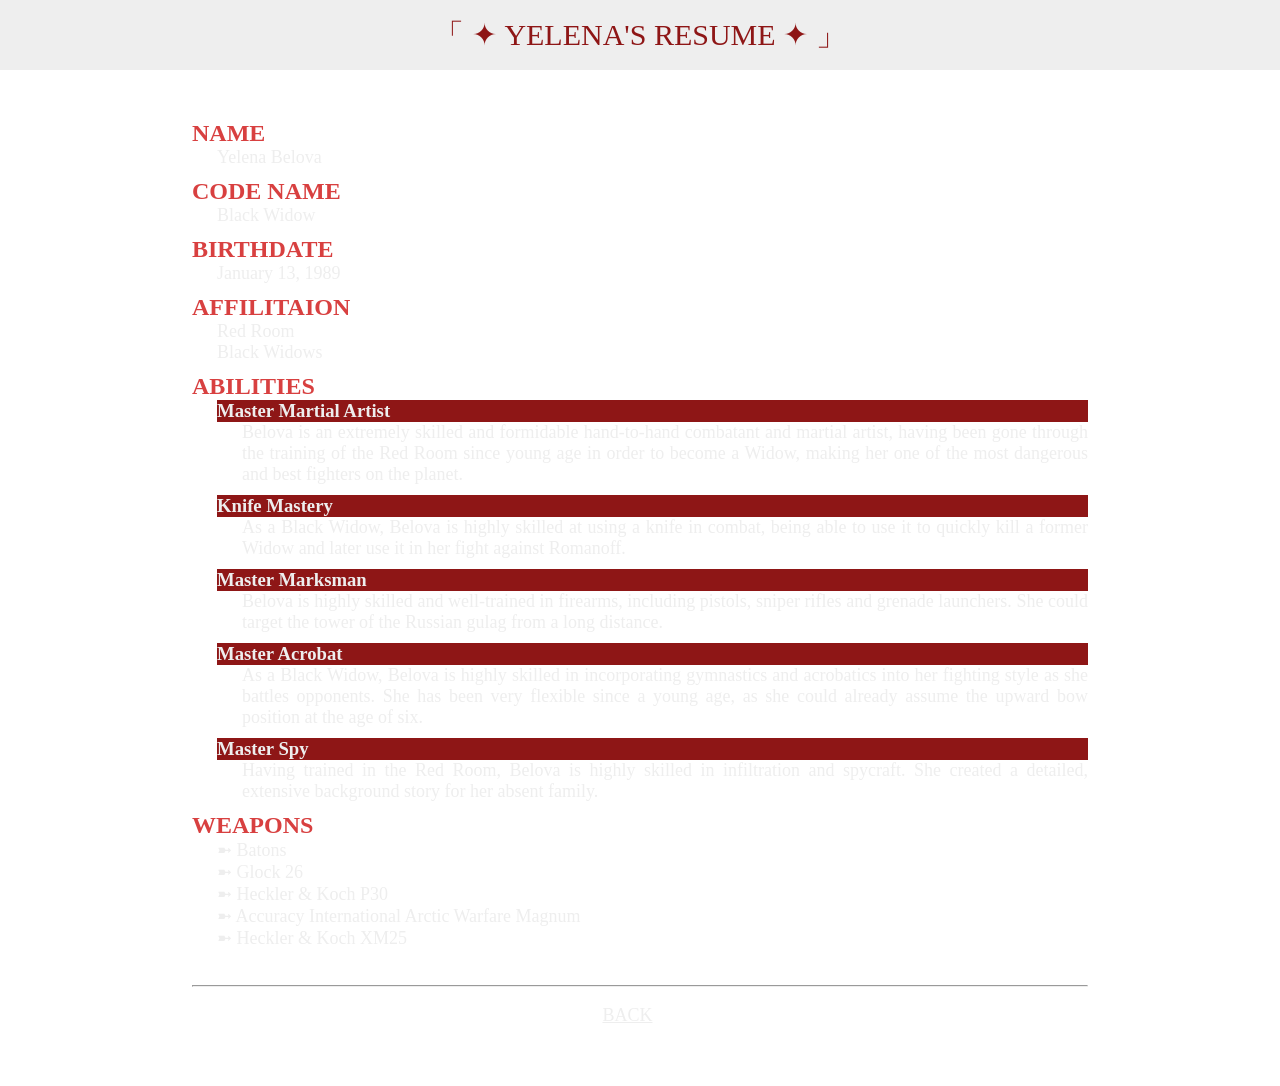
==== aboutme.html @ e8ad7eab "Initial commit" ====
<!DOCTYPE html>
<html>
    <title>
        Yelena - Resume
    </title>

    <head>
        <style>
            @font-face {
                font-family: 'Lexend';
                src: url('Lexend.ttf') format('truetype');
            }

            * {
                margin: 0;
                padding: 0;
                font-family: 'Lexend';
            }
            
            body {
                background-image: url('bg.png');
                background-size: cover;
                background-position: center;
                background-repeat: no-repeat;
                background-attachment: fixed;

                min-height: 100vh;
            }

            .rectangle-bar {
                font-size: 30px;
                height: 60px;
                padding: 5px;

                background-color: #EEEEEE;
                border: none;
                display: flex;
                justify-content: center;
                align-items: center;
                color: #8E1616;
            }

            #content {
                width: 70%;
                padding: 20px 30px 40px;
                text-align: justify;
                margin: 20px auto;
                border-radius: 15px;
            }

            .abilities {
                margin-left: 50px;
                margin-bottom: 10px;
            }

            p {
                margin-left: 25px;
                font-size: 18px;
                color: #EEEEEE;
            }

            h2 {
                margin-top: 10px;
                color: #D84040;
            }

            h3 {
                background-color: #8E1616;
                color: #EEEEEE;
                margin-left: 25px;
            }
        </style>
    </head>

    <body>

        <div class="rectangle-bar">
            「 ✦  YELENA'S RESUME ✦ 」
        </div>

        <div id="content">
            <div id="basicinfo">
                <h2> NAME </h2>
                    <p> Yelena Belova </p>

                <h2> CODE NAME </h2>
                    <p> Black Widow </p>

                <h2> BIRTHDATE </h2> 
                    <p> January 13, 1989 </p>

                <h2> AFFILITAION </h2>
                    <p> Red Room </p>
                    <p> Black Widows </p>
            </div>

            <h2> ABILITIES </h2>
                <h3> Master Martial Artist </h3>
                    <p class="abilities"> 
                        Belova is an extremely skilled and formidable hand-to-hand combatant and martial artist, 
                        having been gone through the training of the Red Room since young age in order to become a Widow, making her one of 
                        the most dangerous and best fighters on the planet. 
                    </p>

                <h3> Knife Mastery </h3>
                    <p class="abilities"> 
                        As a Black Widow, Belova is highly skilled at using a knife in combat, being able to use it to quickly 
                        kill a former Widow and later use it in her fight against Romanoff. 
                    </p>

                
                <h3> Master Marksman </h3>
                    <p class="abilities"> 
                        Belova is highly skilled and well-trained in firearms, including pistols, sniper rifles and grenade launchers. 
                        She could target the tower of the Russian gulag from a long distance.
                    </p>

                
                <h3> Master Acrobat </h3> 
                    <p class="abilities"> 
                        As a Black Widow, Belova is highly skilled in incorporating gymnastics and acrobatics into her fighting style as she battles 
                        opponents. She has been very flexible since a young age, as she could already assume the upward bow position at the age of six.
                    </p>

                
                <h3> Master Spy </h3> 
                    <p class="abilities"> 
                        Having trained in the Red Room, Belova is highly skilled in infiltration and spycraft. She created a detailed, 
                        extensive background story for her absent family.
                    </p>

            <h2> WEAPONS </h2>
                <p> ➼ Batons </p>
                <p> ➼ Glock 26 </p>
                <p> ➼ Heckler & Koch P30 </p>
                <p> ➼ Accuracy International Arctic Warfare Magnum </p>
                <p> ➼ Heckler & Koch XM25 </p>

            <br> <br> <hr> <br> 
            <p style="text-align: center; margin-left: -25px;"> <a href="index.html" style="color: #EEEEEE;"> BACK </a> </p>
        </div>

    </body>
</html>
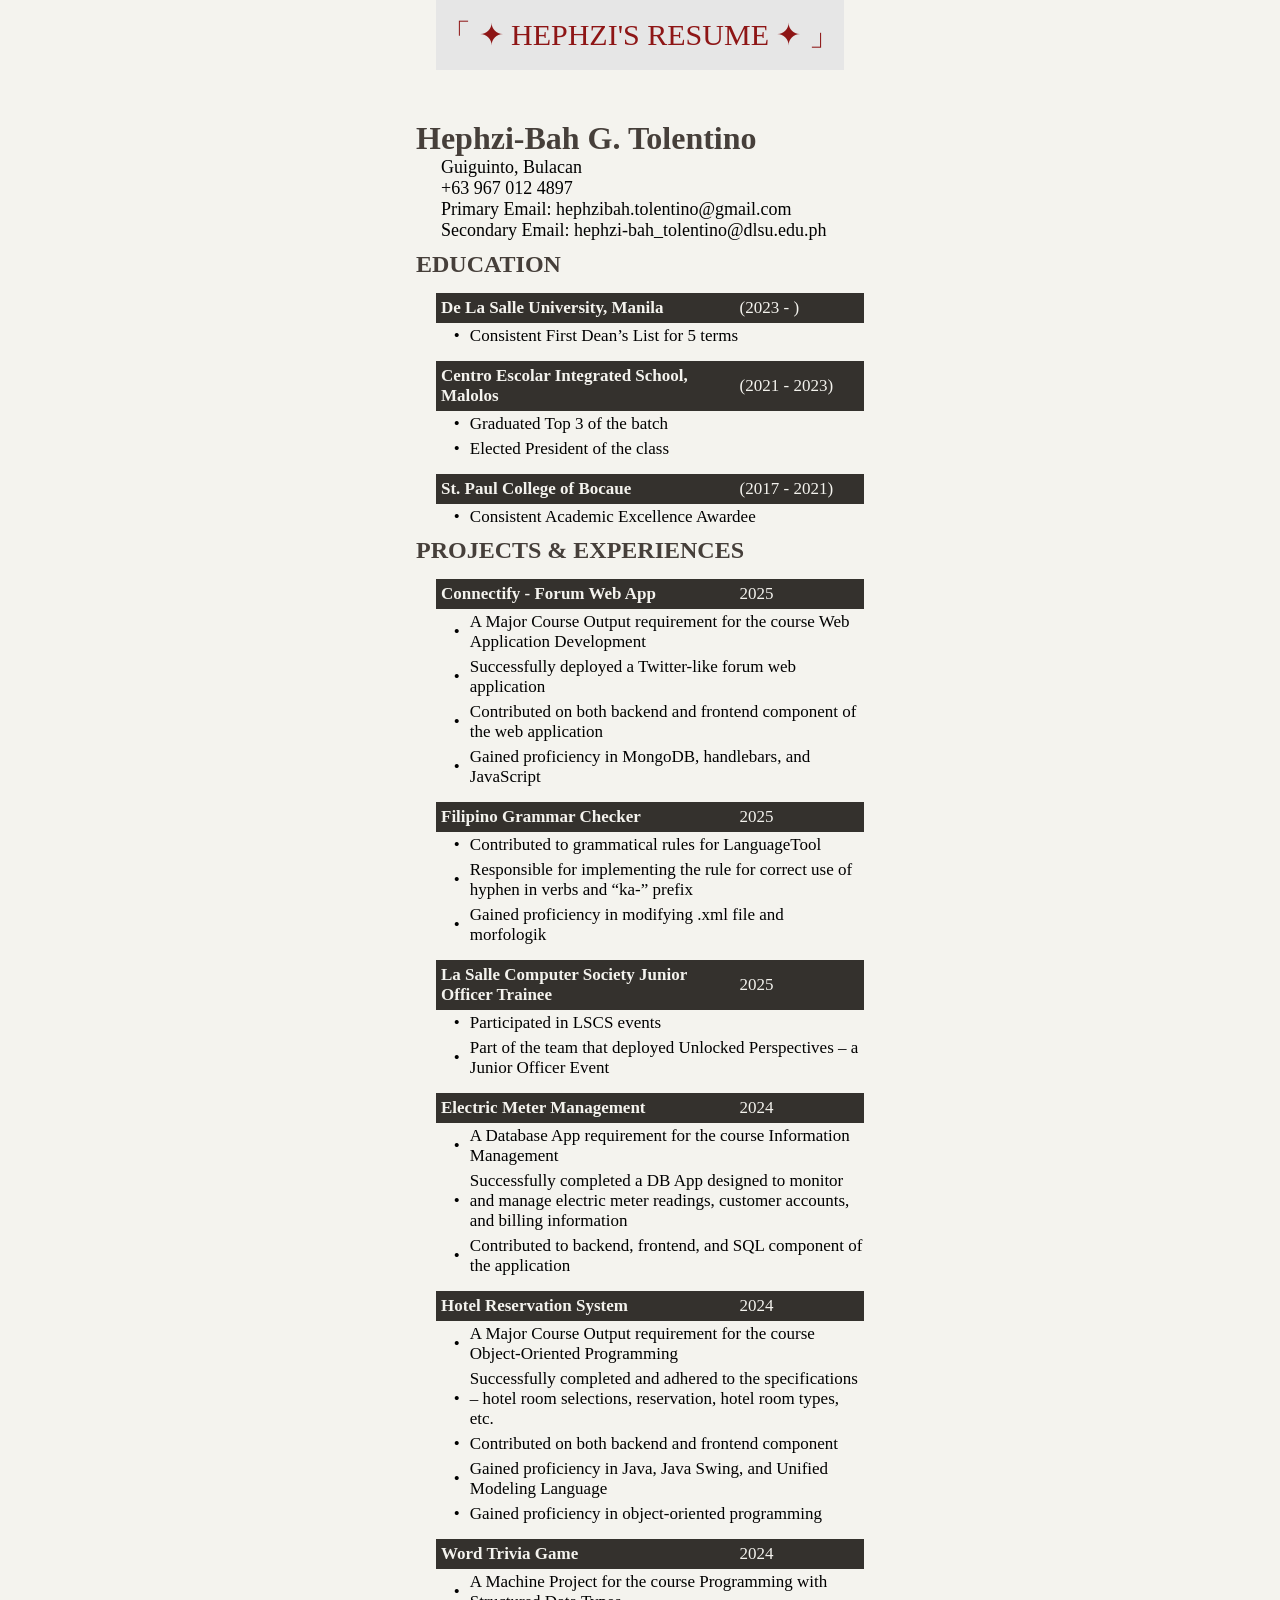
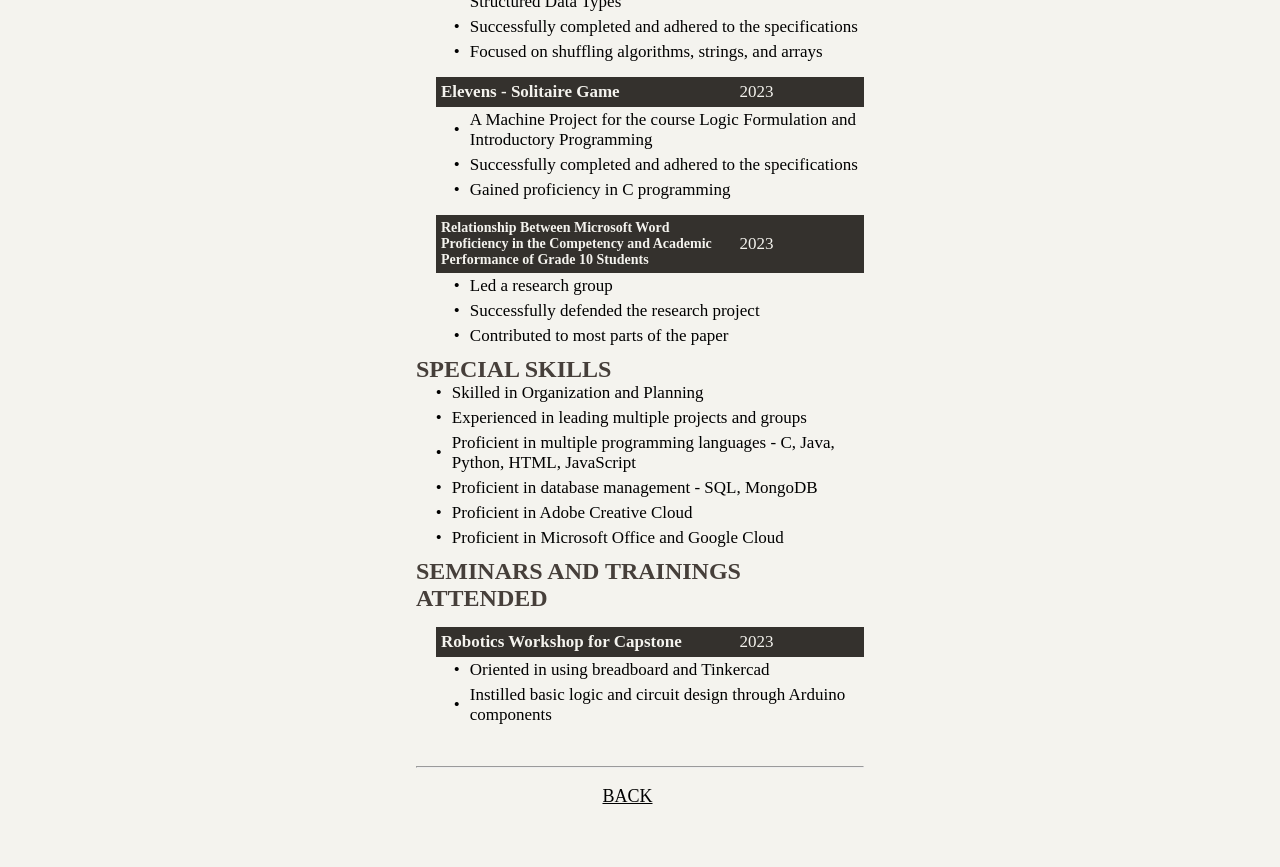
==== commit 3a2587d0: "Major change" ====
--- a/aboutme.html
+++ b/aboutme.html
@@ -12,19 +12,23 @@
             }
 
             * {
-                margin: 0;
+                margin: auto;
                 padding: 0;
                 font-family: 'Lexend';
             }
             
             body {
-                background-image: url('bg.png');
-                background-size: cover;
-                background-position: center;
-                background-repeat: no-repeat;
-                background-attachment: fixed;
-
                 min-height: 100vh;
+                background-color: #f4f3ee;
+            }
+
+            .main {
+                max-width: 50%;
+
+                display: flex;
+                justify-content: center;
+                align-items: center;
+                flex-direction: column;
             }
 
             .rectangle-bar {
@@ -32,7 +36,7 @@
                 height: 60px;
                 padding: 5px;
 
-                background-color: #EEEEEE;
+                background-color: #e6e6e6;
                 border: none;
                 display: flex;
                 justify-content: center;
@@ -43,101 +47,471 @@
             #content {
                 width: 70%;
                 padding: 20px 30px 40px;
-                text-align: justify;
+                text-align: left;
                 margin: 20px auto;
                 border-radius: 15px;
             }
 
             .abilities {
                 margin-left: 50px;
-                margin-bottom: 10px;
             }
 
             p {
                 margin-left: 25px;
                 font-size: 18px;
-                color: #EEEEEE;
-            }
-
-            h2 {
+            }
+
+            h2, h1 {
                 margin-top: 10px;
-                color: #D84040;
-            }
-
-            h3 {
+                color: #463f3a;
+            }
+
+            /*h3 {
                 background-color: #8E1616;
                 color: #EEEEEE;
                 margin-left: 25px;
+                padding: 0px 10px;
+
+                margin-top: 10px;
+            }*/
+
+            .subtitle {
+                background-color: #34312d;
+                color: #f4f3ee;
+                margin-left: 20px;
+                padding: 5px;
+
+                display: flex;
+                justify-content: space-between;
+                flex-direction: row;
+
+                margin-top: 15px;
+                margin-bottom: 3px;
+                font-size: 17px;
+            }
+
+            .left {
+                width: 250%;
+
+                display: flex;
+                text-align: left;
+                justify-content: left;
+
+                font-weight: bold;
+            }
+
+            .right {
+                width: 100%;
+
+                display: flex;
+                justify-content: left;
+            }
+
+            .desc-row, .desc-row-v2 {
+                display: flex;
+                justify-content: space-between;
+                align-items: flex-start;
+                flex-direction: row;
+
+                height: auto;
+                margin-bottom: 5px;
+                font-size: 17px;
+            }
+
+            .bullet {
+                width: 10%;
+
+                display: flex;
+                justify-content: right;
+            }
+
+            .desc-text {
+                width: 90%;
+
+                display: flex;
+                justify-content: left;
+                margin-left: 10px;
+            }
+
+            .desc-row-v2 {
+                margin-left: -20px;
             }
         </style>
     </head>
 
     <body>
-
-        <div class="rectangle-bar">
-            「 ✦  YELENA'S RESUME ✦ 」
-        </div>
-
-        <div id="content">
-            <div id="basicinfo">
-                <h2> NAME </h2>
-                    <p> Yelena Belova </p>
-
-                <h2> CODE NAME </h2>
-                    <p> Black Widow </p>
-
-                <h2> BIRTHDATE </h2> 
-                    <p> January 13, 1989 </p>
-
-                <h2> AFFILITAION </h2>
-                    <p> Red Room </p>
-                    <p> Black Widows </p>
+        <div class="main">
+            <div class="rectangle-bar">
+                「 ✦  HEPHZI'S RESUME ✦ 」
             </div>
 
-            <h2> ABILITIES </h2>
-                <h3> Master Martial Artist </h3>
-                    <p class="abilities"> 
-                        Belova is an extremely skilled and formidable hand-to-hand combatant and martial artist, 
-                        having been gone through the training of the Red Room since young age in order to become a Widow, making her one of 
-                        the most dangerous and best fighters on the planet. 
-                    </p>
-
-                <h3> Knife Mastery </h3>
-                    <p class="abilities"> 
-                        As a Black Widow, Belova is highly skilled at using a knife in combat, being able to use it to quickly 
-                        kill a former Widow and later use it in her fight against Romanoff. 
-                    </p>
-
-                
-                <h3> Master Marksman </h3>
-                    <p class="abilities"> 
-                        Belova is highly skilled and well-trained in firearms, including pistols, sniper rifles and grenade launchers. 
-                        She could target the tower of the Russian gulag from a long distance.
-                    </p>
-
-                
-                <h3> Master Acrobat </h3> 
-                    <p class="abilities"> 
-                        As a Black Widow, Belova is highly skilled in incorporating gymnastics and acrobatics into her fighting style as she battles 
-                        opponents. She has been very flexible since a young age, as she could already assume the upward bow position at the age of six.
-                    </p>
-
-                
-                <h3> Master Spy </h3> 
-                    <p class="abilities"> 
-                        Having trained in the Red Room, Belova is highly skilled in infiltration and spycraft. She created a detailed, 
-                        extensive background story for her absent family.
-                    </p>
-
-            <h2> WEAPONS </h2>
-                <p> ➼ Batons </p>
-                <p> ➼ Glock 26 </p>
-                <p> ➼ Heckler & Koch P30 </p>
-                <p> ➼ Accuracy International Arctic Warfare Magnum </p>
-                <p> ➼ Heckler & Koch XM25 </p>
-
-            <br> <br> <hr> <br> 
-            <p style="text-align: center; margin-left: -25px;"> <a href="index.html" style="color: #EEEEEE;"> BACK </a> </p>
+            <div id="content">
+                <div id="basicinfo">
+                    <h1> Hephzi-Bah G. Tolentino </h1>
+                    <div id="contact-det">
+                        <p> Guiguinto, Bulacan </p>
+                        <p> +63 967 012 4897 </p>
+                        <p> Primary Email: hephzibah.tolentino@gmail.com</p>
+                        <p> Secondary Email: hephzi-bah_tolentino@dlsu.edu.ph</p>
+                    </div>
+                </div>
+
+                <h2> EDUCATION </h2>
+                    <div class="subtitle">
+                        <div class="left">
+                            De La Salle University, Manila
+                        </div>
+
+                        <div class="right">
+                            (2023 - )
+                        </div>
+                    </div>
+                    <div class="desc-row">
+                        <div class="bullet">•</div>
+                        <div class="desc-text">
+                            Consistent First Dean’s List for 5 terms
+                        </div>
+                    </div>
+
+                    <div class="subtitle">
+                        <div class="left">
+                            Centro Escolar Integrated School, Malolos
+                        </div>
+
+                        <div class="right">
+                            (2021 - 2023)
+                        </div>
+                    </div>
+                    <div class="desc-row">
+                        <div class="bullet">•</div>
+                        <div class="desc-text">
+                            Graduated Top 3 of the batch
+                        </div>
+                    </div>
+                    <div class="desc-row">
+                        <div class="bullet">•</div>
+                        <div class="desc-text">
+                            Elected President of the class
+                        </div>
+                    </div>
+
+                    <div class="subtitle">
+                        <div class="left">
+                            St. Paul College of Bocaue
+                        </div>
+
+                        <div class="right">
+                            (2017 - 2021)
+                        </div>
+                    </div>
+                    <div class="desc-row">
+                        <div class="bullet">•</div>
+                        <div class="desc-text">
+                            Consistent Academic Excellence Awardee
+                        </div>
+                    </div>
+
+                <h2> PROJECTS & EXPERIENCES </h2>
+                    <div class="subtitle">
+                        <div class="left">
+                            Connectify - Forum Web App
+                        </div>
+
+                        <div class="right">
+                            2025
+                        </div>
+                    </div>
+                    <div class="desc-row">
+                        <div class="bullet">•</div>
+                        <div class="desc-text">
+                            A Major Course Output requirement for the course Web Application Development
+                        </div>
+                    </div>
+                    <div class="desc-row">
+                        <div class="bullet">•</div>
+                        <div class="desc-text">
+                            Successfully deployed a Twitter-like forum web application
+                        </div>
+                    </div>
+                    <div class="desc-row">
+                        <div class="bullet">•</div>
+                        <div class="desc-text">
+                            Contributed on both backend and frontend component of the web application
+                        </div>
+                    </div>
+                    <div class="desc-row">
+                        <div class="bullet">•</div>
+                        <div class="desc-text">
+                            Gained proficiency in MongoDB, handlebars, and JavaScript
+                        </div>
+                    </div>
+
+                    <div class="subtitle">
+                        <div class="left">
+                            Filipino Grammar Checker
+                        </div>
+
+                        <div class="right">
+                            2025
+                        </div>
+                    </div>
+                    <div class="desc-row">
+                        <div class="bullet">•</div>
+                        <div class="desc-text">
+                            Contributed to grammatical rules for LanguageTool
+                        </div>
+                    </div>
+                    <div class="desc-row">
+                        <div class="bullet">•</div>
+                        <div class="desc-text">
+                            Responsible for implementing the rule for correct use of hyphen in verbs and “ka-” prefix
+                        </div>
+                    </div>
+                    <div class="desc-row">
+                        <div class="bullet">•</div>
+                        <div class="desc-text">
+                            Gained proficiency in modifying .xml file and morfologik
+                        </div>
+                    </div>
+
+                    <div class="subtitle">
+                        <div class="left">
+                            La Salle Computer Society Junior Officer Trainee
+                        </div>
+
+                        <div class="right">
+                            2025
+                        </div>
+                    </div>
+                    <div class="desc-row">
+                        <div class="bullet">•</div>
+                        <div class="desc-text">
+                            Participated in LSCS events
+                        </div>
+                    </div>
+                    <div class="desc-row">
+                        <div class="bullet">•</div>
+                        <div class="desc-text">
+                            Part of the team that deployed Unlocked Perspectives – a Junior Officer Event
+                        </div>
+                    </div>
+
+                    <div class="subtitle">
+                        <div class="left">
+                            Electric Meter Management
+                        </div>
+
+                        <div class="right">
+                            2024
+                        </div>
+                    </div>
+                    <div class="desc-row">
+                        <div class="bullet">•</div>
+                        <div class="desc-text">
+                            A Database App requirement for the course Information Management
+                        </div>
+                    </div>
+                    <div class="desc-row">
+                        <div class="bullet">•</div>
+                        <div class="desc-text">
+                            Successfully completed a DB App designed to monitor and manage electric meter readings, customer accounts, and billing information
+                        </div>
+                    </div>
+                    <div class="desc-row">
+                        <div class="bullet">•</div>
+                        <div class="desc-text">
+                            Contributed to backend, frontend, and SQL component of the application
+                        </div>
+                    </div>
+
+                    <div class="subtitle">
+                        <div class="left">
+                            Hotel Reservation System
+                        </div>
+
+                        <div class="right">
+                            2024
+                        </div>
+                    </div>
+                    <div class="desc-row">
+                        <div class="bullet">•</div>
+                        <div class="desc-text">
+                            A Major Course Output requirement for the course Object-Oriented Programming
+                        </div>
+                    </div>
+                    <div class="desc-row">
+                        <div class="bullet">•</div>
+                        <div class="desc-text">
+                            Successfully completed and adhered to the specifications – hotel room selections, reservation, hotel room types, etc.
+                        </div>
+                    </div>
+                    <div class="desc-row">
+                        <div class="bullet">•</div>
+                        <div class="desc-text">
+                            Contributed on both backend and frontend component
+                        </div>
+                    </div>
+                    <div class="desc-row">
+                        <div class="bullet">•</div>
+                        <div class="desc-text">
+                            Gained proficiency in Java, Java Swing, and Unified Modeling Language
+                        </div>
+                    </div>
+                    <div class="desc-row">
+                        <div class="bullet">•</div>
+                        <div class="desc-text">
+                            Gained proficiency in object-oriented programming
+                        </div>
+                    </div>
+
+                    <div class="subtitle">
+                        <div class="left">
+                            Word Trivia Game
+                        </div>
+
+                        <div class="right">
+                            2024
+                        </div>
+                    </div>
+                    <div class="desc-row">
+                        <div class="bullet">•</div>
+                        <div class="desc-text">
+                            A Machine Project for the course Programming with Structured Data Types
+                        </div>
+                    </div>
+                    <div class="desc-row">
+                        <div class="bullet">•</div>
+                        <div class="desc-text">
+                            Successfully completed and adhered to the specifications
+                        </div>
+                    </div>
+                    <div class="desc-row">
+                        <div class="bullet">•</div>
+                        <div class="desc-text">
+                            Focused on shuffling algorithms, strings, and arrays
+                        </div>
+                    </div>
+
+                    <div class="subtitle">
+                        <div class="left">
+                            Elevens - Solitaire Game
+                        </div>
+
+                        <div class="right">
+                            2023
+                        </div>
+                    </div>
+                    <div class="desc-row">
+                        <div class="bullet">•</div>
+                        <div class="desc-text">
+                            A Machine Project for the course Logic Formulation and Introductory Programming
+                        </div>
+                    </div>
+                    <div class="desc-row">
+                        <div class="bullet">•</div>
+                        <div class="desc-text">
+                            Successfully completed and adhered to the specifications 
+                        </div>
+                    </div>
+                    <div class="desc-row">
+                        <div class="bullet">•</div>
+                        <div class="desc-text">
+                            Gained proficiency in C programming
+                        </div>
+                    </div>
+
+                    <div class="subtitle">
+                        <div class="left" style="font-size: 14px;">
+                            Relationship Between Microsoft Word Proficiency in the Competency and Academic Performance of Grade 10 Students
+                        </div>
+
+                        <div class="right">
+                            2023
+                        </div>
+                    </div>
+                    <div class="desc-row">
+                        <div class="bullet">•</div>
+                        <div class="desc-text">
+                            Led a research group
+                        </div>
+                    </div>
+                    <div class="desc-row">
+                        <div class="bullet">•</div>
+                        <div class="desc-text">
+                            Successfully defended the research project
+                        </div>
+                    </div>
+                    <div class="desc-row">
+                        <div class="bullet">•</div>
+                        <div class="desc-text">
+                            Contributed to most parts of the paper
+                        </div>
+                    </div>
+
+                <h2> SPECIAL SKILLS </h2>
+                    <div class="desc-row-v2">
+                        <div class="bullet">•</div>
+                        <div class="desc-text">
+                            Skilled in Organization and Planning
+                        </div>
+                    </div>
+                    <div class="desc-row-v2">
+                        <div class="bullet">•</div>
+                        <div class="desc-text">
+                            Experienced in leading multiple projects and groups
+                        </div>
+                    </div>
+                    <div class="desc-row-v2">
+                        <div class="bullet">•</div>
+                        <div class="desc-text">
+                            Proficient in multiple programming languages - C, Java, Python, HTML, JavaScript
+                        </div>
+                    </div>
+                    <div class="desc-row-v2">
+                        <div class="bullet">•</div>
+                        <div class="desc-text">
+                            Proficient in database management - SQL, MongoDB
+                        </div>
+                    </div>
+                    <div class="desc-row-v2">
+                        <div class="bullet">•</div>
+                        <div class="desc-text">
+                            Proficient in Adobe Creative Cloud
+                        </div>
+                    </div>
+                    <div class="desc-row-v2">
+                        <div class="bullet">•</div>
+                        <div class="desc-text">
+                            Proficient in Microsoft Office and Google Cloud
+                        </div>
+                    </div>
+
+                <h2> SEMINARS AND TRAININGS ATTENDED </h2>
+                    <div class="subtitle">
+                        <div class="left">
+                            Robotics Workshop for Capstone
+                        </div>
+
+                        <div class="right">
+                            2023
+                        </div>
+                    </div>
+                    <div class="desc-row">
+                        <div class="bullet">•</div>
+                        <div class="desc-text">
+                            Oriented in using breadboard and Tinkercad
+                        </div>
+                    </div>
+                    <div class="desc-row">
+                        <div class="bullet">•</div>
+                        <div class="desc-text">
+                            Instilled basic logic and circuit design through Arduino components
+                        </div>
+                    </div>
+
+                <br> <br> <hr> <br> 
+                <p style="text-align: center; margin-left: -25px;"> <a href="index.html" style="color: #000000;"> BACK </a> </p>
+            </div>
         </div>
 
     </body>
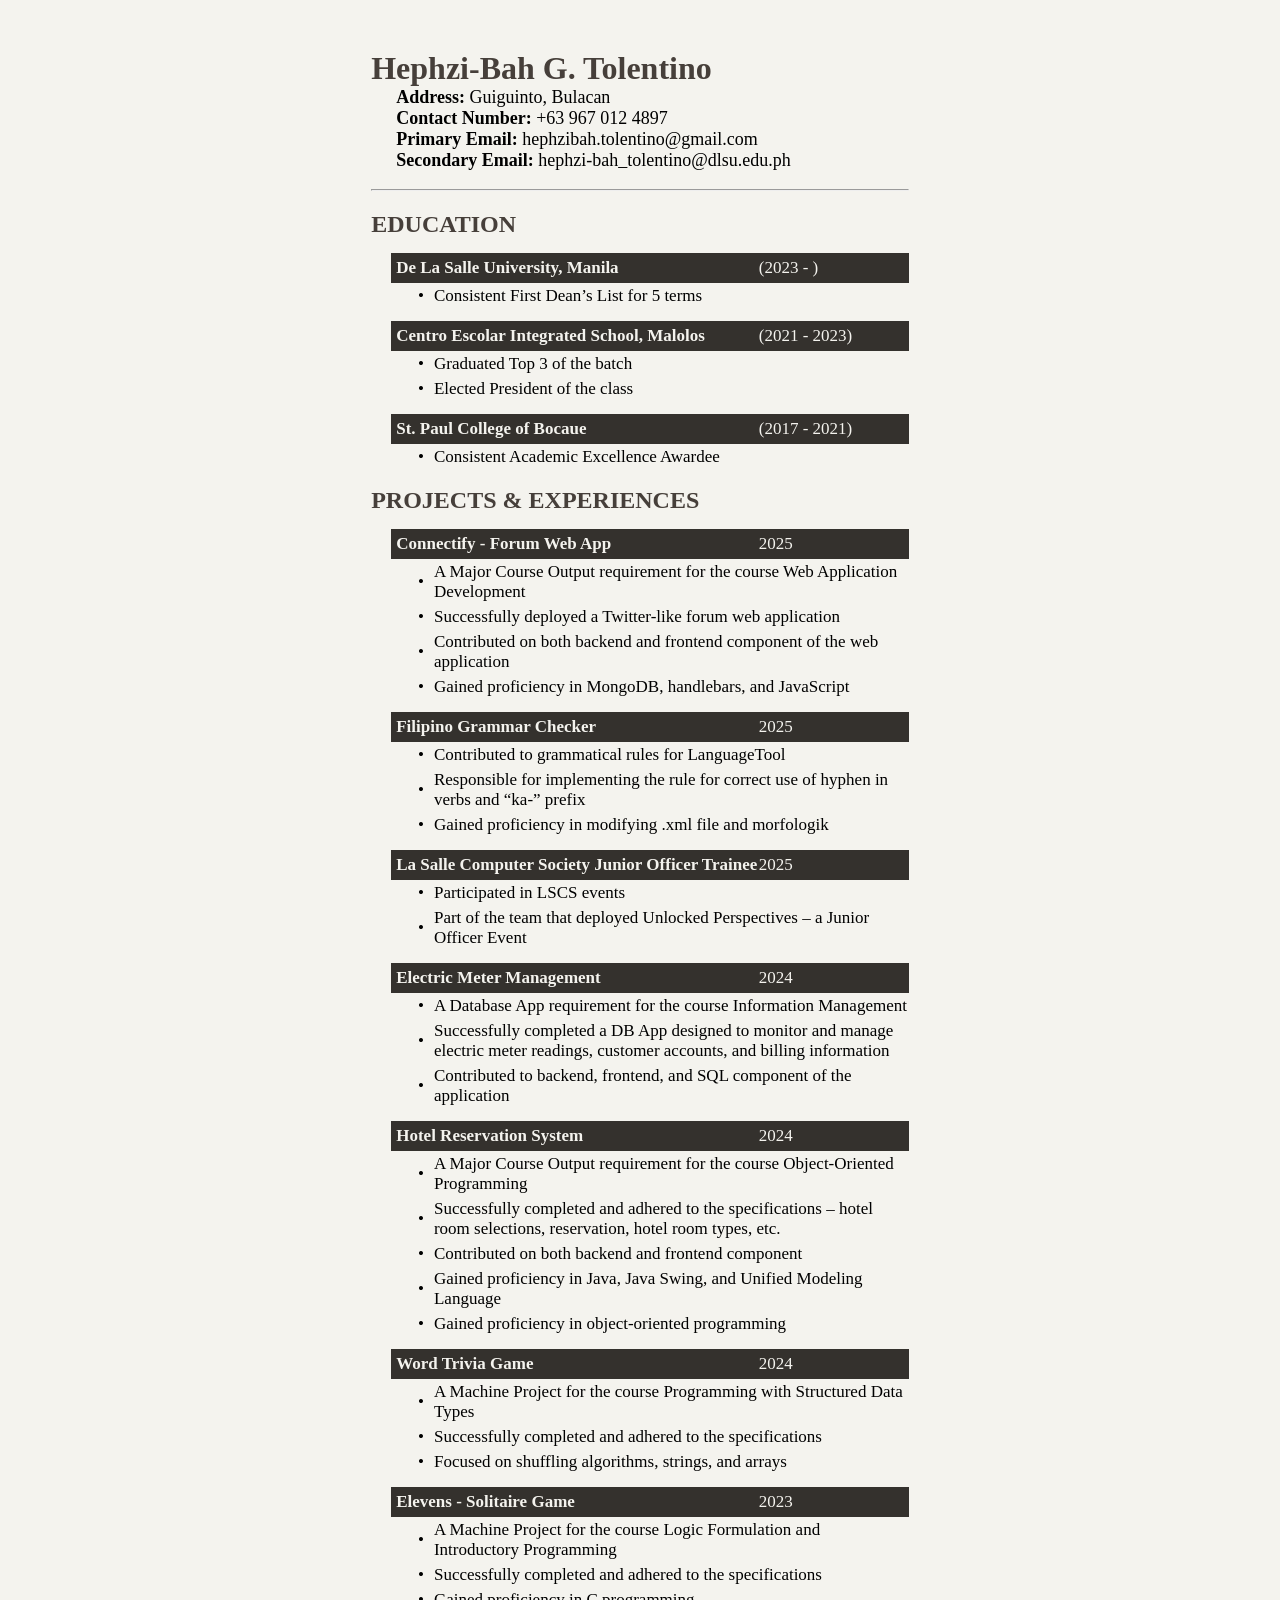
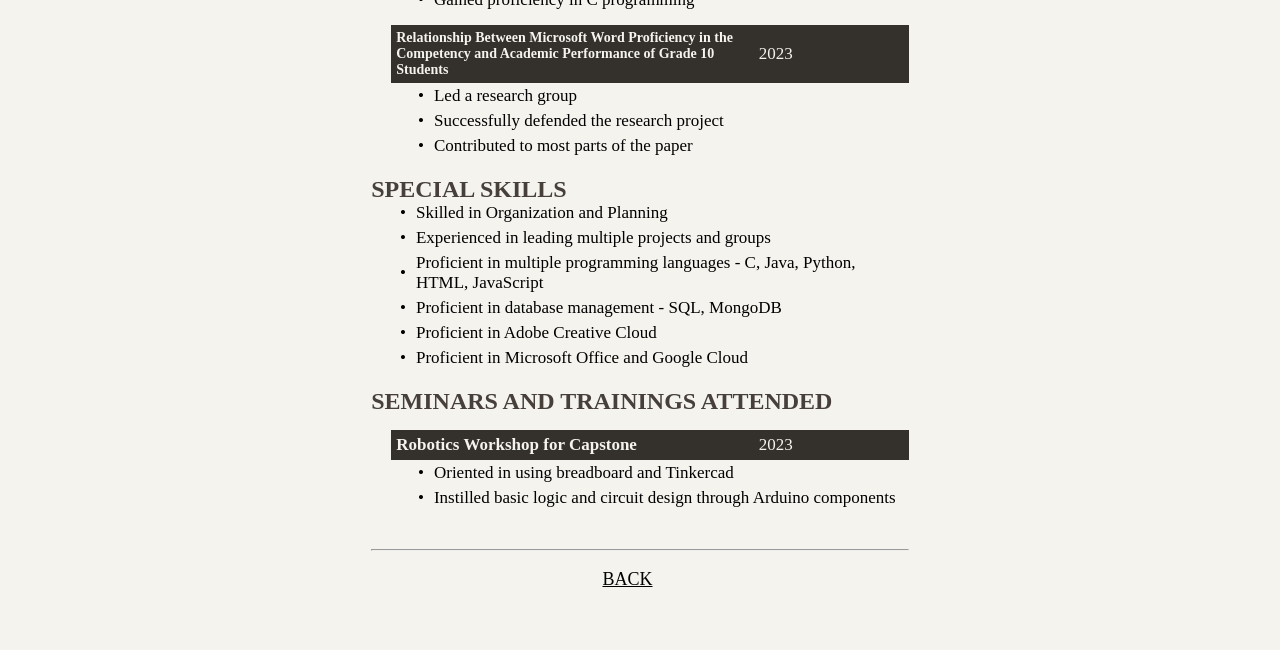
==== commit 73c21e61: "Major layout change" ====
--- a/aboutme.html
+++ b/aboutme.html
@@ -7,14 +7,14 @@
     <head>
         <style>
             @font-face {
-                font-family: 'Lexend';
-                src: url('Lexend.ttf') format('truetype');
+                font-family: 'Georgia';
+                src: url('Georgia.ttf') format('truetype');
             }
 
             * {
                 margin: auto;
                 padding: 0;
-                font-family: 'Lexend';
+                font-family: 'Georgia';
             }
             
             body {
@@ -23,7 +23,7 @@
             }
 
             .main {
-                max-width: 50%;
+                max-width: 60%;
 
                 display: flex;
                 justify-content: center;
@@ -66,14 +66,9 @@
                 color: #463f3a;
             }
 
-            /*h3 {
-                background-color: #8E1616;
-                color: #EEEEEE;
-                margin-left: 25px;
-                padding: 0px 10px;
-
-                margin-top: 10px;
-            }*/
+            h2 {
+                margin-top: 20px;
+            }
 
             .subtitle {
                 background-color: #34312d;
@@ -136,25 +131,28 @@
             .desc-row-v2 {
                 margin-left: -20px;
             }
+
+            .bold {
+                font-weight: bold;
+            }
         </style>
     </head>
 
     <body>
         <div class="main">
-            <div class="rectangle-bar">
-                「 ✦  HEPHZI'S RESUME ✦ 」
-            </div>
 
             <div id="content">
                 <div id="basicinfo">
                     <h1> Hephzi-Bah G. Tolentino </h1>
                     <div id="contact-det">
-                        <p> Guiguinto, Bulacan </p>
-                        <p> +63 967 012 4897 </p>
-                        <p> Primary Email: hephzibah.tolentino@gmail.com</p>
-                        <p> Secondary Email: hephzi-bah_tolentino@dlsu.edu.ph</p>
+                        <p> <span class="bold">Address:</span> Guiguinto, Bulacan </p>
+                        <p> <span class="bold">Contact Number:</span> +63 967 012 4897 </p>
+                        <p> <span class="bold">Primary Email:</span> hephzibah.tolentino@gmail.com</p>
+                        <p> <span class="bold">Secondary Email:</span> hephzi-bah_tolentino@dlsu.edu.ph</p>
                     </div>
                 </div>
+
+                <br> <hr>
 
                 <h2> EDUCATION </h2>
                     <div class="subtitle">
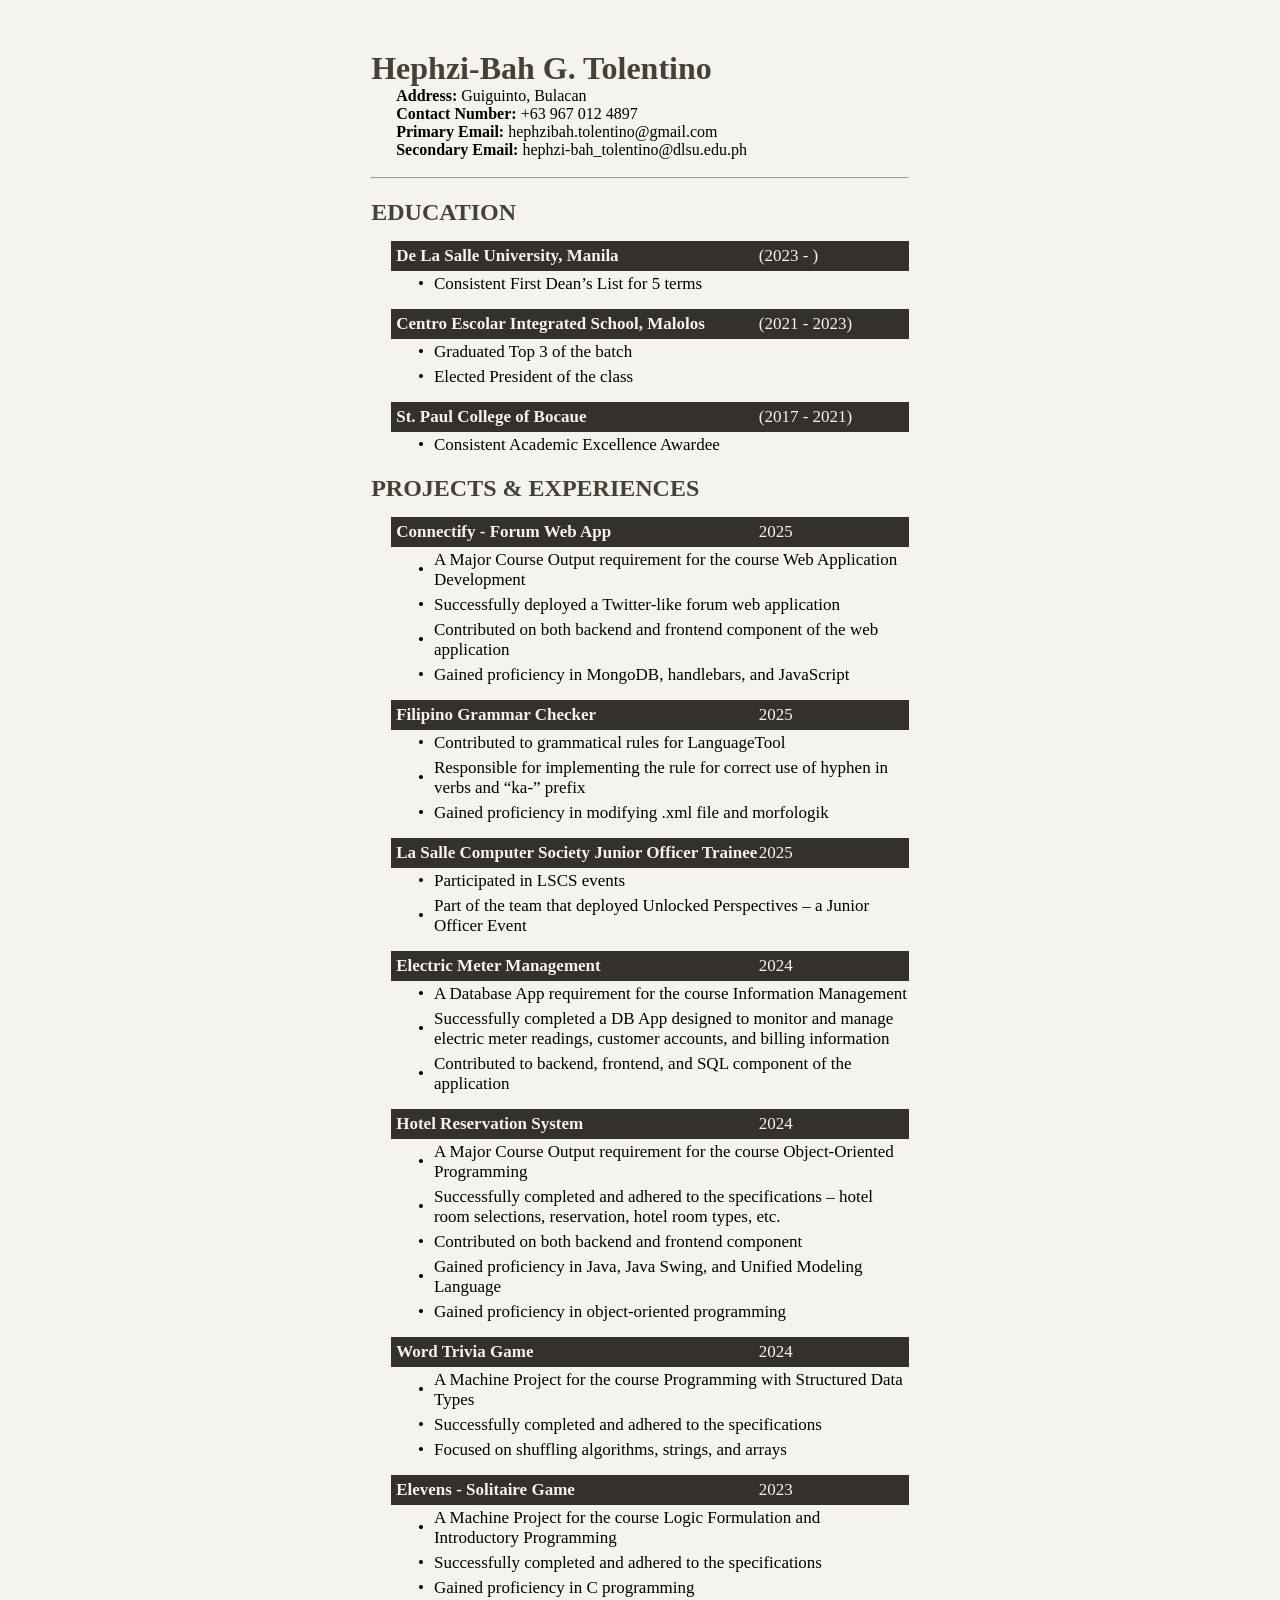
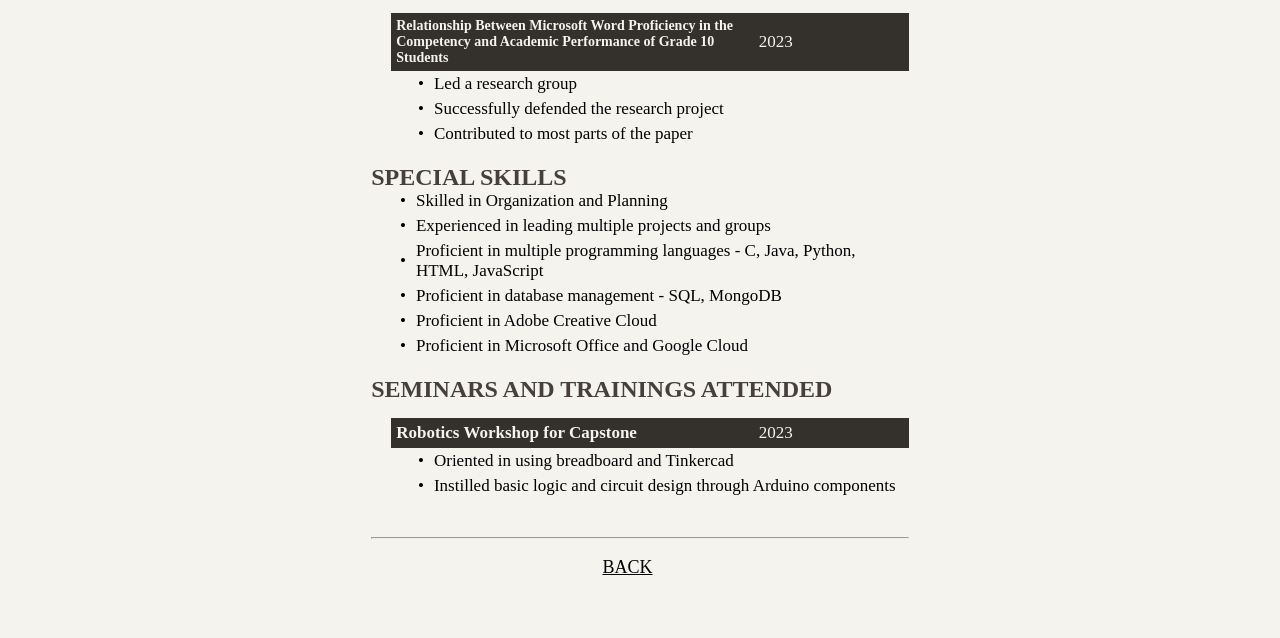
==== commit c967b919: "Major change on index" ====
--- a/aboutme.html
+++ b/aboutme.html
@@ -1,7 +1,7 @@
 <!DOCTYPE html>
 <html>
     <title>
-        Yelena - Resume
+        Hephzi Tolentino - CV
     </title>
 
     <head>
@@ -134,6 +134,10 @@
 
             .bold {
                 font-weight: bold;
+            }
+
+            #contact-det p {
+                font-size: 16px;
             }
         </style>
     </head>
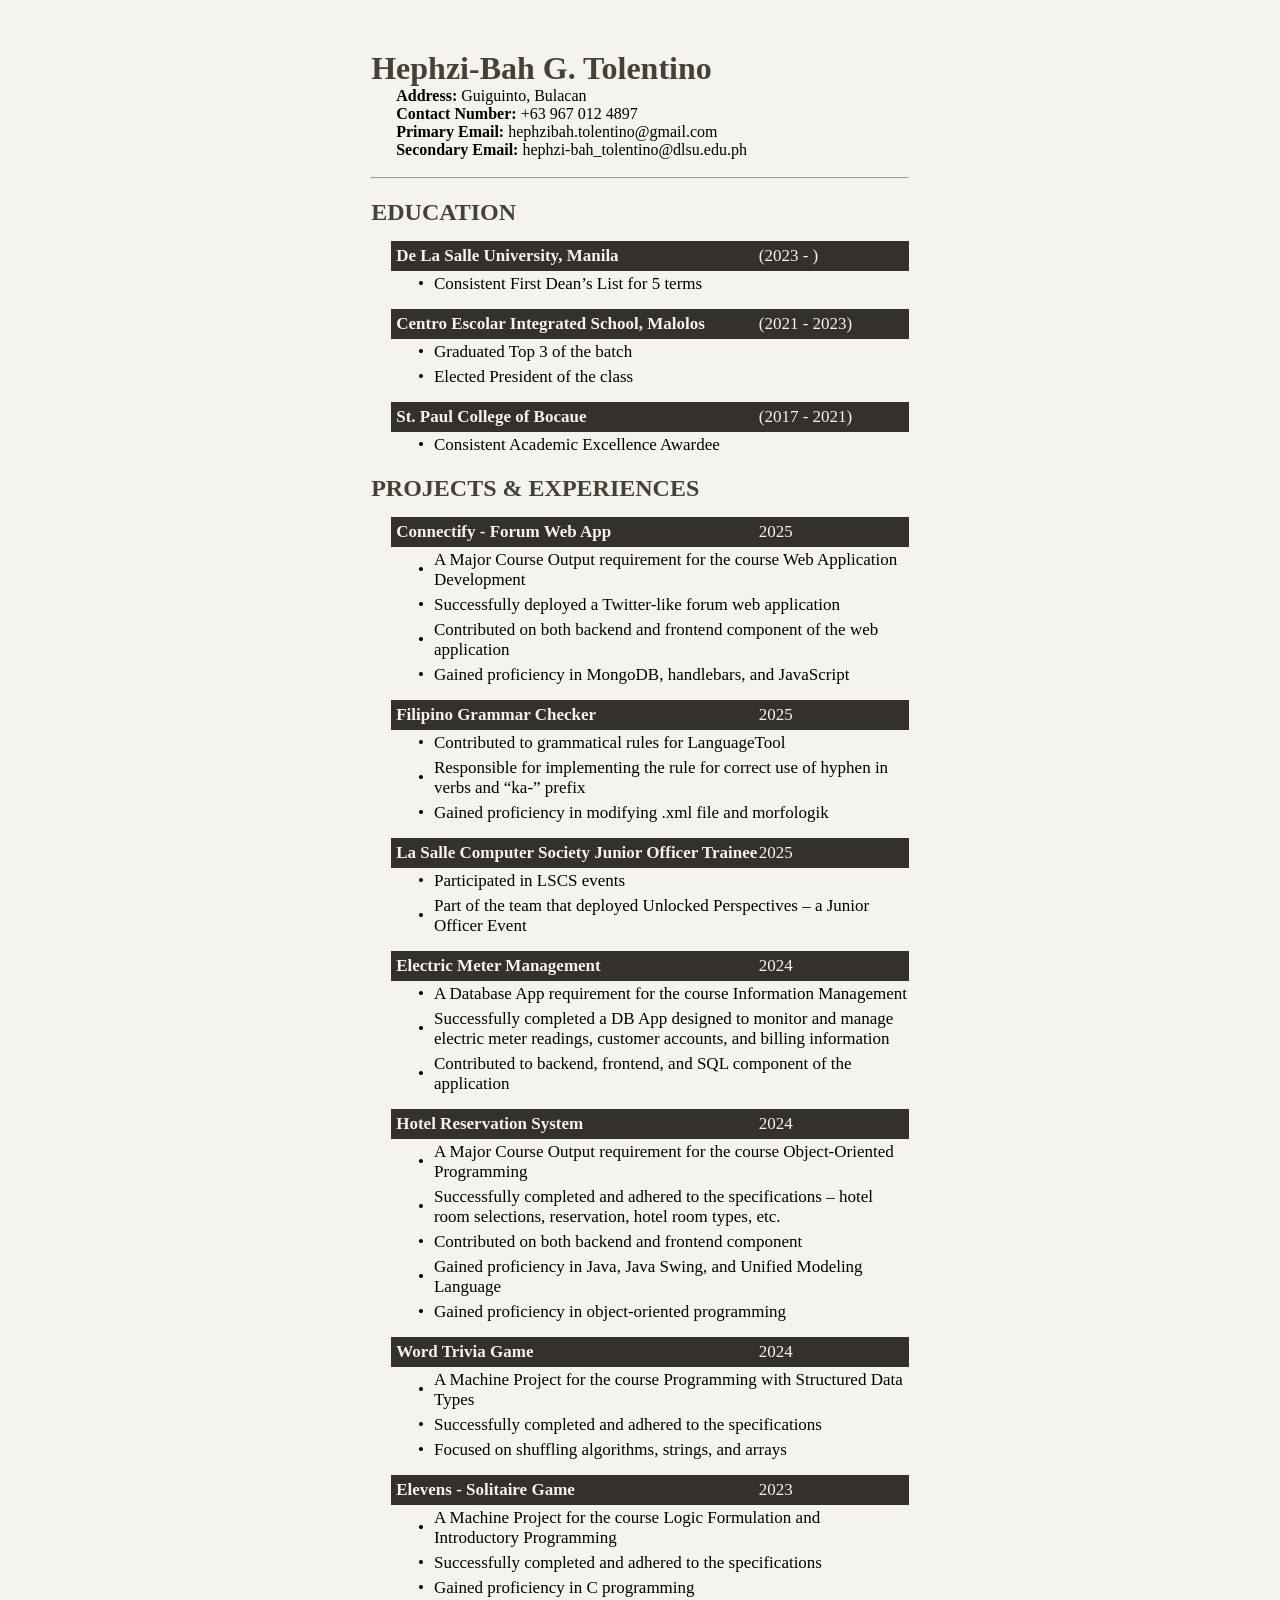
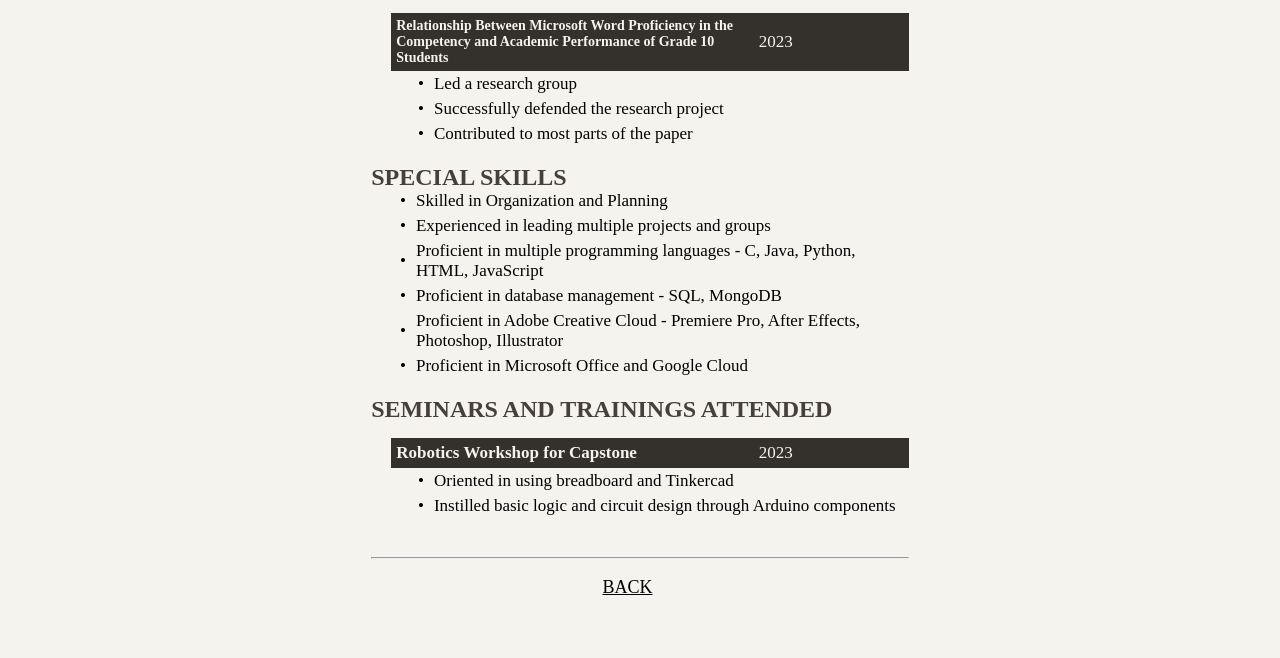
==== commit f5acaea0: "Major changes" ====
--- a/aboutme.html
+++ b/aboutme.html
@@ -478,7 +478,7 @@
                     <div class="desc-row-v2">
                         <div class="bullet">•</div>
                         <div class="desc-text">
-                            Proficient in Adobe Creative Cloud
+                            Proficient in Adobe Creative Cloud - Premiere Pro, After Effects, Photoshop, Illustrator
                         </div>
                     </div>
                     <div class="desc-row-v2">
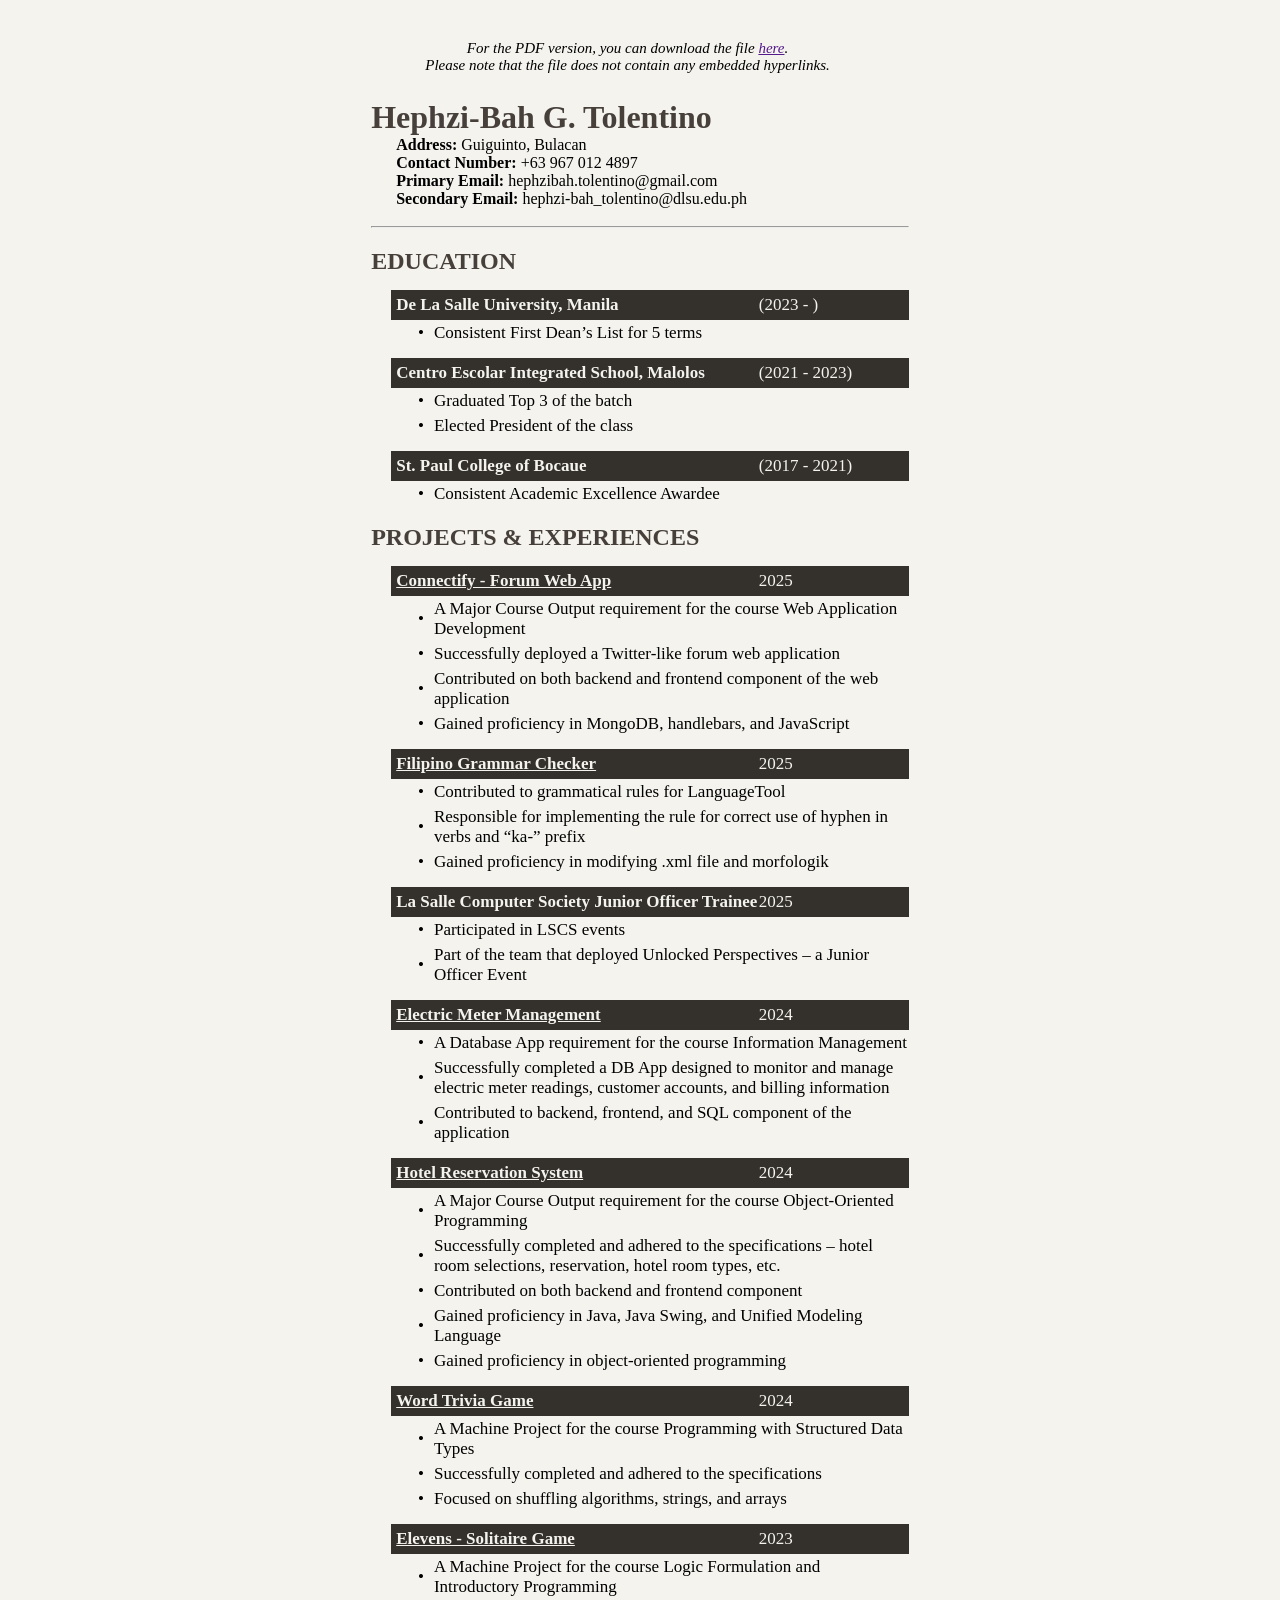
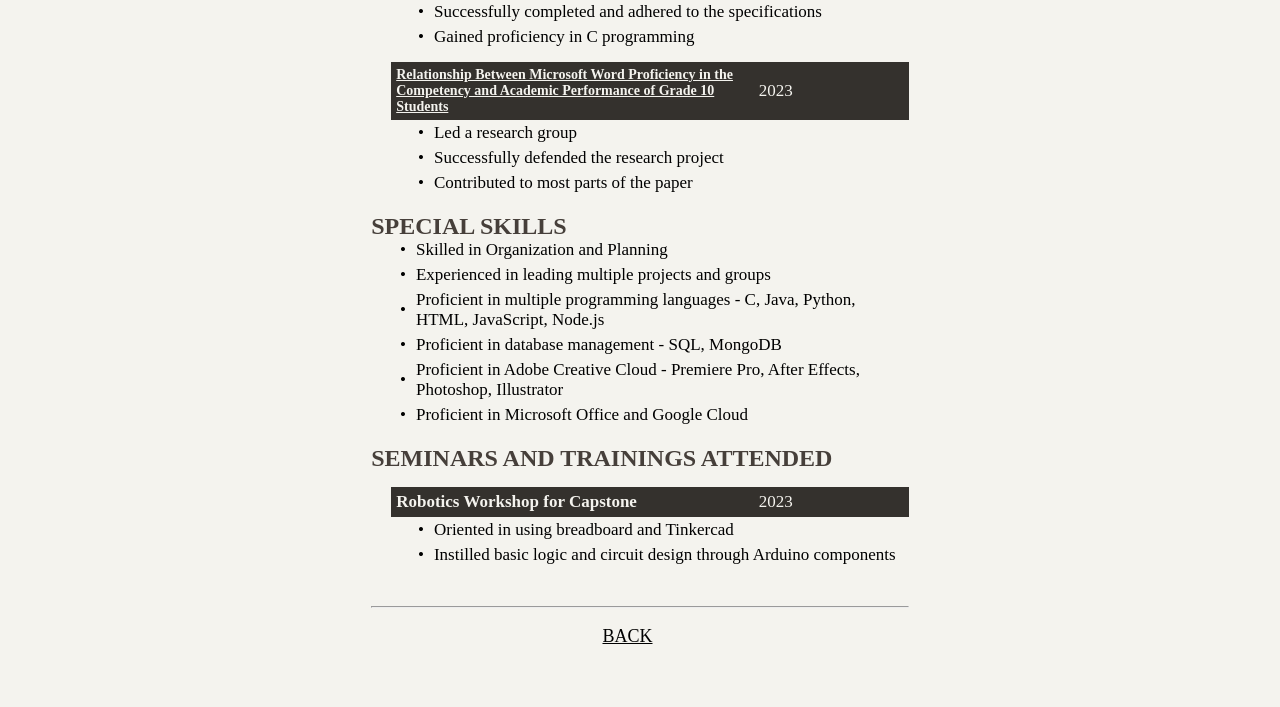
==== commit 89999b9d: "Updated links" ====
--- a/aboutme.html
+++ b/aboutme.html
@@ -85,7 +85,7 @@
                 font-size: 17px;
             }
 
-            .left {
+            .left, .project-link {
                 width: 250%;
 
                 display: flex;
@@ -93,6 +93,7 @@
                 justify-content: left;
 
                 font-weight: bold;
+                color: #f4f3ee;
             }
 
             .right {
@@ -146,6 +147,9 @@
         <div class="main">
 
             <div id="content">
+                <p style="text-align: center; margin-left: -25px; font-size: 15px; font-style: italic;"> For the PDF version, you can download the file <a href="" download>here</a>. </p>
+                <p style="text-align: center; margin-left: -25px; margin-bottom: 25px; font-size: 15px; font-style: italic;"> Please note that the file does not contain any embedded hyperlinks. </p>
+
                 <div id="basicinfo">
                     <h1> Hephzi-Bah G. Tolentino </h1>
                     <div id="contact-det">
@@ -216,7 +220,7 @@
                 <h2> PROJECTS & EXPERIENCES </h2>
                     <div class="subtitle">
                         <div class="left">
-                            Connectify - Forum Web App
+                            <a class="project-link" href="https://github.com/strangeshands/APDEV-MCO" target="_blank" rel="noopener noreferrer">Connectify - Forum Web App</a>
                         </div>
 
                         <div class="right">
@@ -250,7 +254,7 @@
 
                     <div class="subtitle">
                         <div class="left">
-                            Filipino Grammar Checker
+                            <a class="project-link" href="https://github.com/strangeshands/ALGCM-CaseStudy" target="_blank" rel="noopener noreferrer">Filipino Grammar Checker</a>
                         </div>
 
                         <div class="right">
@@ -300,7 +304,7 @@
 
                     <div class="subtitle">
                         <div class="left">
-                            Electric Meter Management
+                            <a class="project-link" href="https://github.com/strangeshands/INFOM-DBAPP" target="_blank" rel="noopener noreferrer">Electric Meter Management</a>
                         </div>
 
                         <div class="right">
@@ -328,7 +332,7 @@
 
                     <div class="subtitle">
                         <div class="left">
-                            Hotel Reservation System
+                            <a class="project-link" href="https://github.com/strangeshands/PROG3-MCO2" target="_blank" rel="noopener noreferrer">Hotel Reservation System</a>
                         </div>
 
                         <div class="right">
@@ -368,7 +372,7 @@
 
                     <div class="subtitle">
                         <div class="left">
-                            Word Trivia Game
+                            <a class="project-link" href="https://github.com/strangeshands/PROG2-WordTriva" target="_blank" rel="noopener noreferrer">Word Trivia Game</a>
                         </div>
 
                         <div class="right">
@@ -396,7 +400,7 @@
 
                     <div class="subtitle">
                         <div class="left">
-                            Elevens - Solitaire Game
+                            <a class="project-link" href="https://github.com/strangeshands/PROG1-Elevens" target="_blank" rel="noopener noreferrer">Elevens - Solitaire Game</a>
                         </div>
 
                         <div class="right">
@@ -424,7 +428,9 @@
 
                     <div class="subtitle">
                         <div class="left" style="font-size: 14px;">
+                            <a class="project-link" href="" download>
                             Relationship Between Microsoft Word Proficiency in the Competency and Academic Performance of Grade 10 Students
+                            </a>
                         </div>
 
                         <div class="right">
@@ -466,7 +472,7 @@
                     <div class="desc-row-v2">
                         <div class="bullet">•</div>
                         <div class="desc-text">
-                            Proficient in multiple programming languages - C, Java, Python, HTML, JavaScript
+                            Proficient in multiple programming languages - C, Java, Python, HTML, JavaScript, Node.js
                         </div>
                     </div>
                     <div class="desc-row-v2">
